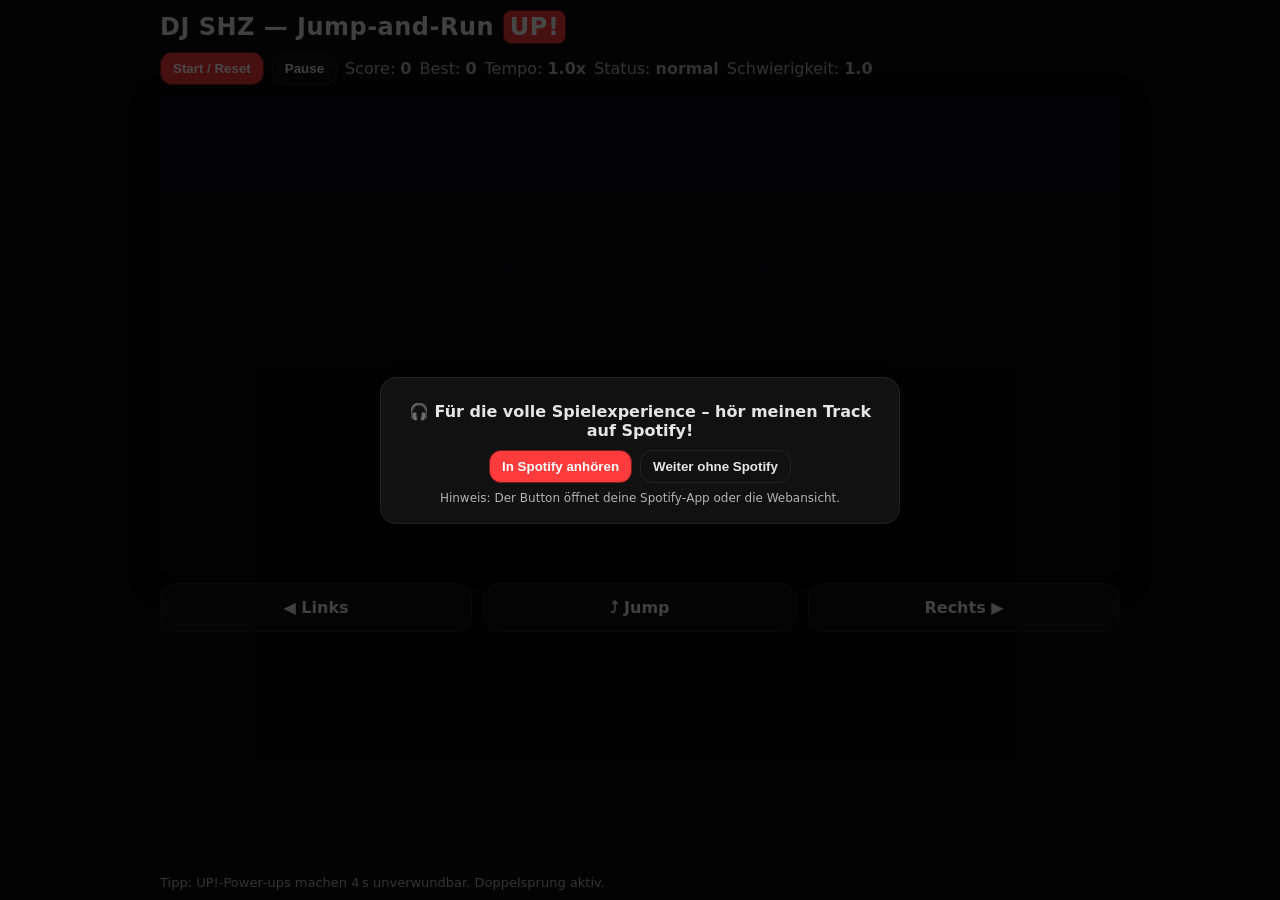
==== index.html @ ccd2b338 "Rename DJ_SHZ_index_singlefile_v3_9.html to index.html" ====
<!DOCTYPE html>
<html lang="de">
<head>
<meta charset="utf-8"/>
<meta name="viewport" content="width=device-width, initial-scale=1"/>
<title>DJ SHZ — Jump‑and‑Run v3.9</title>
<style>
  :root{ --bg:#0a0a0a; --fg:#e5e5e5; --panel:#111; --border:#222; --up:#ff3b3b; --blue:#00d2ff; --muted:#b3b3b3; }
  *{ box-sizing:border-box }
  html,body{ height:100% }
  body{ margin:0; background:var(--bg); color:var(--fg); font-family:system-ui,-apple-system,Segoe UI,Roboto,Inter,Arial,sans-serif }
  .wrap{ max-width:980px; margin:0 auto; min-height:100%; display:grid; grid-template-rows:auto 1fr auto; gap:10px; padding:10px }
  header{ display:flex; align-items:center; justify-content:space-between; flex-wrap:wrap; gap:8px }
  h1{ margin:0; font-size:clamp(18px,2.6vw,24px); letter-spacing:.02em }
  .controls{ display:flex; gap:8px; align-items:center; flex-wrap:wrap }
  .row{ display:flex; gap:8px; flex-wrap:wrap; align-items:center }
  .btn{ background:var(--panel); border:1px solid var(--border); color:var(--fg); padding:8px 12px; border-radius:12px; font-weight:700; cursor:pointer }
  .btn.primary{ background:var(--up); border-color:#7a1b1b; color:#fff }
  .stat{ font-variant-numeric:tabular-nums; color:var(--muted) }
  canvas{ display:block; width:100%; height:auto; border-radius:14px; background:linear-gradient(#0b0b12,#0a0a0a); box-shadow:0 8px 28px rgba(0,0,0,.5) }
  .touchpad{ display:grid; grid-template-columns:1fr 1fr 1fr; gap:12px; margin-top:8px }
  .padbtn{ background:var(--panel); border:1px solid var(--border); border-radius:16px; padding:14px 10px; text-align:center; font-weight:800 }
  .padbtn:active{ transform:scale(.98) }
  .badge{ display:inline-block; padding:2px 6px; border-radius:8px; background:var(--panel); border:1px solid var(--border) }
  .badge.up{ background:var(--up); border-color:#7a1b1b; color:#fff }
  .overlay{ position:fixed; inset:0; background:rgba(0,0,0,.72); display:flex; align-items:center; justify-content:center; z-index:99 }
  .overlay.hide{ display:none !important }
  .card{ background:var(--panel); border:1px solid var(--border); border-radius:16px; padding:18px; max-width:520px; width:calc(100% - 24px); text-align:center; box-shadow:0 8px 30px rgba(0,0,0,.5) }
  .muted{ color:var(--muted); font-size:12px; margin-top:8px }
  footer{ opacity:.8; font-size:13px }
</style>
</head>
<body>
  <div class="wrap">
    <header>
      <h1>DJ SHZ — Jump‑and‑Run <span class="badge up">UP!</span></h1>
      <div class="controls">
        <div class="row">
          <button id="btnStart" class="btn primary">Start / Reset</button>
          <button id="btnPause" class="btn">Pause</button>
        </div>
        <div class="row">
          <span class="stat">Score: <b id="score">0</b></span>
          <span class="stat">Best: <b id="best">0</b></span>
          <span class="stat">Tempo: <b id="speed">1.0x</b></span>
          <span class="stat">Status: <b id="status">normal</b></span>
          <span class="stat">Schwierigkeit: <b id="diff">1.0</b></span>
        </div>
      </div>
    </header>

    <main>
      <canvas id="game" width="900" height="450"></canvas>
      <div class="touchpad">
        <div class="padbtn" id="left">◀︎ Links</div>
        <div class="padbtn" id="jump">⤴︎ Jump</div>
        <div class="padbtn" id="right">Rechts ▶︎</div>
      </div>
    </main>

    <footer>
      Tipp: UP!-Power‑ups machen 4 s unverwundbar. Doppelsprung aktiv.
    </footer>
  </div>

  <!-- Spotify Overlay -->
  <div id="spotifyOverlay" class="overlay" aria-hidden="false">
    <div class="card">
      <p style="margin:6px 0 10px;font-weight:700">🎧 Für die volle Spielexperience – hör meinen Track auf Spotify!</p>
      <div style="display:flex;gap:8px;justify-content:center;flex-wrap:wrap">
        <button id="btnSpotify" class="btn primary">In Spotify anhören</button>
        <button id="btnSkip" class="btn">Weiter ohne Spotify</button>
      </div>
      <div class="muted">Hinweis: Der Button öffnet deine Spotify‑App oder die Webansicht.</div>
    </div>
  </div>

  <script>
    // Eingebaute Bilder
    const builtInFace = "[data-uri]";
    const builtInBG   = "[data-uri]";
  </script>

  <script>
    // Overlay
    (function(){
      const TRACK_WEB = "https://open.spotify.com/track/5Bs8yczdmz0kasMwUvb9nk";
      const TRACK_APP = "spotify:track:5Bs8yczdmz0kasMwUvb9nk";
      const overlay = document.getElementById('spotifyOverlay');
      const key = "djshz_spotify_dismissed_v39";
      const hide = (persist=true)=>{ overlay.classList.add('hide'); overlay.setAttribute('aria-hidden','true'); if(persist) try{localStorage.setItem(key,"1");}catch(e){} };
      try { if (!localStorage.getItem(key)) { overlay.classList.remove('hide'); } else hide(false); } catch(e) { overlay.classList.remove('hide'); }
      const openSpotify = ()=>{ hide(true); location.href = TRACK_APP; setTimeout(()=>{ window.open(TRACK_WEB, "_blank"); }, 500); };
      const skip = ()=> hide(true);
      ['click','touchend'].forEach(evt=>{
        document.getElementById('btnSpotify').addEventListener(evt, e=>{ e.preventDefault(); openSpotify(); }, {passive:false});
        document.getElementById('btnSkip').addEventListener(evt, e=>{ e.preventDefault(); skip(); }, {passive:false});
      });
      setTimeout(()=>{ if(!overlay.classList.contains('hide')) hide(false); }, 10000);
      window.addEventListener('focus', ()=> hide(false));
    })();
  </script>

  <script>
    // Game Engine
    const canvas = document.getElementById('game');
    const c = canvas.getContext('2d');
    const scoreEl = document.getElementById('score');
    const bestEl  = document.getElementById('best');
    const speedEl = document.getElementById('speed');
    const statusEl= document.getElementById('status');
    const diffEl  = document.getElementById('diff');

    let running=false, paused=false, timeScale=1;
    const G = 1800;
    const FLOOR_Y = canvas.height - 70;

    const player = { x:120,y:FLOOR_Y,vx:0,vy:0,w:46,h:46,onGround:true,jumpsLeft:2,faceImg:null,faceReady:false, invUntil:0 };

    const types = [
      { label:'DOWNTEMPO', color:'#ff3b3b' },
      { label:'STEUERMONSTER', color:'#00d2ff' }
    ];
    let obstacles=[], powerups=[];
    let lastSpawn=0, lastUpSpawn=0, score=0, sessionStart=0;
    let best = Number(localStorage.getItem('djshz_best') || 0);
    bestEl.textContent = best;

    // Images
    const bgImg = new Image(); let bgReady=false; bgImg.onload=()=>bgReady=true; bgImg.src=builtInBG;
    const faceImg = new Image(); faceImg.onload=()=>{ player.faceImg=faceImg; player.faceReady=true; }; faceImg.src=builtInFace;

    function getDifficulty(){
      const t = (performance.now() - sessionStart)/1000;
      const s = score;
      return 1 + Math.min(1.2, 0.012*t + 0.004*s);
    }

    const keys = new Set();
    document.addEventListener('keydown', e=>{
      if (['ArrowLeft','ArrowRight','ArrowUp','Space','KeyA','KeyD','KeyW'].includes(e.code)) e.preventDefault();
      keys.add(e.code);
      if (e.code==='Space'||e.code==='ArrowUp'||e.code==='KeyW') jump();
    });
    document.addEventListener('keyup', e=> keys.delete(e.code));

    const leftBtn=document.getElementById('left'), rightBtn=document.getElementById('right'), jumpBtn=document.getElementById('jump');
    const press = code=> keys.add(code);
    const release = code=> keys.delete(code);
    function addBoth(el, down, up){
      el.addEventListener('touchstart', e=>{ e.preventDefault(); down(); }, {passive:false});
      el.addEventListener('touchend',   e=>{ e.preventDefault(); if(up) up(); }, {passive:false});
      el.addEventListener('click',      e=>{ e.preventDefault(); down(); setTimeout(()=>{ if(up) up(); }, 70); });
    }
    addBoth(leftBtn, ()=>press('ArrowLeft'),  ()=>release('ArrowLeft'));
    addBoth(rightBtn,()=>press('ArrowRight'), ()=>release('ArrowRight'));
    jumpBtn.addEventListener('touchstart', e=>{ e.preventDefault(); jump(); }, {passive:false});
    jumpBtn.addEventListener('click',      e=>{ e.preventDefault(); jump(); });

    document.getElementById('btnStart').onclick=()=> start();
    document.getElementById('btnPause').onclick=()=> { paused=!paused; };

    function reset(){
      Object.assign(player,{ x:120,y:FLOOR_Y,vx:0,vy:0,onGround:true,jumpsLeft:2, invUntil:0 });
      obstacles=[]; powerups=[]; score=0; timeScale=1;
      speedEl.textContent = timeScale.toFixed(1)+'x';
      statusEl.textContent = 'normal';
      sessionStart = performance.now();
      lastSpawn = lastUpSpawn = sessionStart;
    }
    function start(){ reset(); running=true; paused=false; }
    function jump(){
      if (player.jumpsLeft > 0) {
        player.vy = -860;
        player.onGround = false;
        player.jumpsLeft--;
      }
    }

    function spawnObstacle(){
      const d = getDifficulty();
      const type = types[Math.random()<0.5?0:1];
      const baseH = 34, maxExtra = 44;
      const h = baseH + (maxExtra * (d-1)/1.2) + Math.random()*24;
      const w = 70 + Math.random()*70;
      const speed = 280 * d;
      obstacles.push({ x: canvas.width + 40, y: FLOOR_Y, w, h, speed, type, eyePhase: Math.random()*Math.PI*2 });
    }
    function spawnUP(){
      const d = getDifficulty();
      const speed = 240 * d;
      const y = FLOOR_Y - (90 + Math.random()*120);
      powerups.push({ x: canvas.width + 40, y, r: 16, speed, pulse: 0 });
    }

    function update(dt){
      const d = getDifficulty();
      diffEl.textContent = d.toFixed(1);
      timeScale = 1 + (d-1)*0.6;
      speedEl.textContent = timeScale.toFixed(1)+'x';
      statusEl.textContent = (performance.now() < player.invUntil) ? 'UNVERWUNDBAR' : 'normal';

      const accel = 900, maxvx = 300;
      if (keys.has('ArrowLeft')||keys.has('KeyA')) player.vx = Math.max(player.vx - accel*dt, -maxvx);
      else if (keys.has('ArrowRight')||keys.has('KeyD')) player.vx = Math.min(player.vx + accel*dt,  maxvx);
      else player.vx *= Math.pow(0.001, dt);

      player.x += player.vx*dt;
      player.x = Math.max(40, Math.min(canvas.width-40, player.x));

      player.vy += G*dt;
      player.y += player.vy*dt;
      if (player.y >= FLOOR_Y){ player.y = FLOOR_Y; player.vy = 0; player.onGround = true; player.jumpsLeft = 2; }

      const now = performance.now();
      const spawnEvery = 1200 / Math.min(1.6, 0.9 + (d-1)*0.7);
      if (now - lastSpawn > spawnEvery){ spawnObstacle(); lastSpawn = now; }
      const upEvery = 2800 * Math.min(1.8, 1 + (d-1)*0.8);
      if (now - lastUpSpawn > upEvery){ spawnUP(); lastUpSpawn = now; }

      for (let i=obstacles.length-1; i>=0; i--){
        const o = obstacles[i];
        o.x -= o.speed * dt;
        o.eyePhase += dt * 5;
        if (o.x + o.w < -60){ obstacles.splice(i,1); score++; scoreEl.textContent = score; continue; }
        if (rectsOverlap(player.x-23, player.y-46, 46,46, o.x, o.y-o.h, o.w, o.h)){
          if (now < player.invUntil){
            obstacles.splice(i,1);
            score += 2; scoreEl.textContent = score;
            continue;
          } else {
            gameOver(); break;
          }
        }
      }

      for (let i=powerups.length-1; i>=0; i--){
        const p = powerups[i];
        p.x -= p.speed * dt;
        p.pulse += dt;
        if (p.x + p.r < -40){ powerups.splice(i,1); continue; }
        if (circleRectOverlap(p.x, p.y, p.r, player.x-23, player.y-46, 46, 46)){
          powerups.splice(i,1);
          player.invUntil = performance.now() + 4000;
        }
      }
    }
    function rectsOverlap(ax,ay,aw,ah,bx,by,bw,bh){
      return ax < bx + bw && ax + aw > bx && ay < by + bh && ay + ah > by;
    }
    function circleRectOverlap(cx, cy, r, rx, ry, rw, rh){
      const nx = Math.max(rx, Math.min(cx, rx+rw));
      const ny = Math.max(ry, Math.min(cy, ry+rh));
      const dx = cx - nx, dy = cy - ny;
      return (dx*dx + dy*dy) <= r*r;
    }
    function roundRect(x,y,w,h,r){
      c.beginPath();
      c.moveTo(x+r,y);
      c.arcTo(x+w,y,x+w,y+h,r);
      c.arcTo(x+w,y+h,x,y+h,r);
      c.arcTo(x,y+h,x,y,r);
      c.arcTo(x,y,x+w,y,r);
      c.closePath();
    }

    function drawMonster(o){
      const yTop = o.y - o.h;
      c.fillStyle = o.type.color;
      roundRect(o.x, yTop, o.w, o.h, 10);
      c.fill();

      c.fillStyle = '#000';
      for (let tx = o.x + 6; tx < o.x + o.w - 6; tx += 14){
        const th = 8 + Math.sin((tx+o.eyePhase*10)*0.15)*3;
        c.beginPath();
        c.moveTo(tx, yTop + 12);
        c.lineTo(tx+7, yTop + 12 + th);
        c.lineTo(tx+14, yTop + 12);
        c.closePath();
        c.fill();
      }

      const eyeY = yTop + 4 + Math.sin(o.eyePhase)*3;
      c.fillStyle = '#000';
      const eyeW = Math.min(14, Math.max(10, o.w*0.12));
      c.beginPath(); c.ellipse(o.x + o.w*0.3, eyeY+8, eyeW*0.6, 6, 0, 0, Math.PI*2); c.fill();
      c.beginPath(); c.ellipse(o.x + o.w*0.7, eyeY+8, eyeW*0.6, 6, 0, 0, Math.PI*2); c.fill();

      const label = o.type.label;
      c.font = 'bold 14px system-ui, sans-serif';
      const tw = c.measureText(label).width;
      const padX = 8, padY = 5, rad = 10;
      const lx = o.x + (o.w - (tw + padX*2)) * 0.5;
      const ly = yTop - 24;
      c.fillStyle = 'rgba(0,0,0,0.75)';
      roundRect(lx, ly, tw + padX*2, 22, rad);
      c.fill();
      c.fillStyle = '#fff';
      c.textAlign = 'left'; c.textBaseline='top';
      c.fillText(label, lx + padX, ly + 4);
    }

    function drawUP(p){
      const r = p.r;
      const grad = c.createRadialGradient(p.x,p.y,1,p.x,p.y,r*2.2);
      grad.addColorStop(0, 'rgba(255,59,59,0.6)');
      grad.addColorStop(1, 'rgba(255,59,59,0)');
      c.fillStyle = grad; c.beginPath(); c.arc(p.x,p.y,r*2.2,0,Math.PI*2); c.fill();
      c.fillStyle = '#ff3b3b'; c.beginPath(); c.arc(p.x,p.y,r,0,Math.PI*2); c.fill();
      c.fillStyle = '#fff'; c.font = 'bold 14px system-ui, sans-serif';
      c.textAlign='center'; c.textBaseline='middle'; c.fillText('UP!', p.x, p.y+1);
    }

    function draw(){
      c.clearRect(0,0,canvas.width,canvas.height);

      // Background (cover)
      if (bgReady) {
        const ar = bgImg.width / bgImg.height;
        let w = canvas.width, h = w / ar;
        if (h < canvas.height){ h = canvas.height; w = h * ar; }
        const x = (canvas.width - w)/2, y = (canvas.height - h)/2;
        c.filter='brightness(0.62)'; c.drawImage(bgImg, x, y, w, h); c.filter='none';
      } else {
        const g = c.createLinearGradient(0,0,0,canvas.height);
        g.addColorStop(0,'#0b0b12'); g.addColorStop(1,'#0a0a0a'); c.fillStyle=g; c.fillRect(0,0,canvas.width,canvas.height);
      }

      // ground
      c.fillStyle='#0f0f0f'; c.fillRect(0, FLOOR_Y+2, canvas.width, canvas.height - FLOOR_Y);

      // player shadow
      c.fillStyle='rgba(0,0,0,0.35)'; const shw = 34 + Math.min(18, Math.abs(player.vy)*0.02);
      c.beginPath(); c.ellipse(player.x, FLOOR_Y+18, shw, 8, 0, 0, Math.PI*2); c.fill();

      // invulnerability aura
      if (performance.now() < player.invUntil){
        const grad = c.createRadialGradient(player.x, player.y-23, 4, player.x, player.y-23, 44);
        grad.addColorStop(0, 'rgba(255,59,59,0.6)');
        grad.addColorStop(1, 'rgba(255,59,59,0)');
        c.fillStyle = grad;
        c.beginPath(); c.arc(player.x, player.y-23, 44, 0, Math.PI*2); c.fill();
      }

      // player (face in circle)
      const px=player.x, py=player.y-23, r=23;
      c.save(); c.beginPath(); c.arc(px,py,r,0,Math.PI*2); c.closePath(); c.clip();
      if (player.faceReady) c.drawImage(player.faceImg, px-r, py-r, r*2, r*2);
      else { c.fillStyle='#666'; c.fillRect(px-r, py-r, r*2, r*2); }
      c.restore();
      c.strokeStyle='rgba(255,255,255,0.2)'; c.beginPath(); c.arc(px,py,r,0,Math.PI*2); c.stroke();

      // entities
      for (const o of obstacles) drawMonster(o);
      for (const p of powerups) drawUP(p);
    }

    function gameOver(){
      running=false;
      if (score > best){ best=score; localStorage.setItem('djshz_best', String(best)); }
      bestEl.textContent = best;
      c.fillStyle='rgba(255,0,0,0.3)'; c.fillRect(0,0,canvas.width,canvas.height);
      c.fillStyle='#fff'; c.font='bold 28px system-ui, sans-serif'; c.textAlign='center';
      c.fillText('GAME OVER - Score: '+score, canvas.width/2, 120);
      c.font='16px system-ui, sans-serif'; c.fillText('Tippe/Drücke „Start / Reset“', canvas.width/2, 160);
    }

    let last = performance.now();
    function loop(now){
      requestAnimationFrame(loop);
      if (!running || paused) return;
      const dt = Math.min(0.033, (now - last)/1000);
      last = now;
      update(dt);
      draw();
    }
    requestAnimationFrame(loop);
  </script>
</body>
</html>
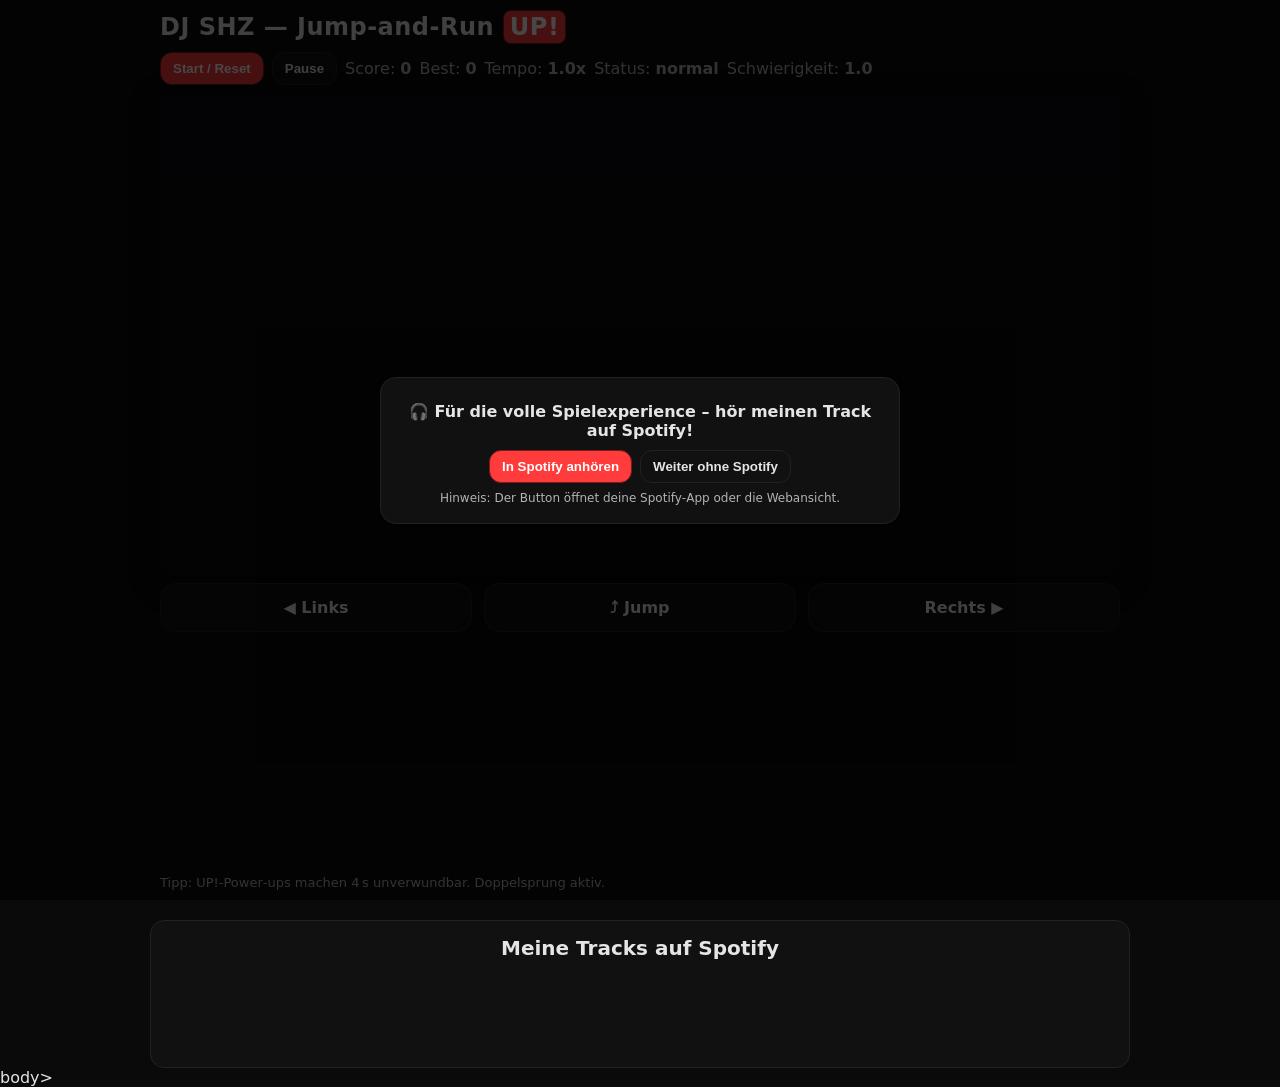
==== commit aea70096: "Update index.htmlAdd Spotify tracks section Embed three Spotify tracks below game for DJ SHZ" ====
--- a/index.html
+++ b/index.html
@@ -1,3 +1,4 @@
+
 
 <!DOCTYPE html>
 <html lang="de">
@@ -35,6 +36,7 @@
   <div class="wrap">
     <header>
       <h1>DJ SHZ — Jump‑and‑Run <span class="badge up">UP!</span></h1>
+      
       <div class="controls">
         <div class="row">
           <button id="btnStart" class="btn primary">Start / Reset</button>
@@ -63,6 +65,7 @@
       Tipp: UP!-Power‑ups machen 4 s unverwundbar. Doppelsprung aktiv.
     </footer>
   </div>
+  
 
   <!-- Spotify Overlay -->
   <div id="spotifyOverlay" class="overlay" aria-hidden="false">
@@ -131,6 +134,7 @@
     const bgImg = new Image(); let bgReady=false; bgImg.onload=()=>bgReady=true; bgImg.src=builtInBG;
     const faceImg = new Image(); faceImg.onload=()=>{ player.faceImg=faceImg; player.faceReady=true; }; faceImg.src=builtInFace;
 
+    
     function getDifficulty(){
       const t = (performance.now() - sessionStart)/1000;
       const s = score;
@@ -165,6 +169,7 @@
       Object.assign(player,{ x:120,y:FLOOR_Y,vx:0,vy:0,onGround:true,jumpsLeft:2, invUntil:0 });
       obstacles=[]; powerups=[]; score=0; timeScale=1;
       speedEl.textContent = timeScale.toFixed(1)+'x';
+      
       statusEl.textContent = 'normal';
       sessionStart = performance.now();
       lastSpawn = lastUpSpawn = sessionStart;
@@ -199,6 +204,7 @@
       diffEl.textContent = d.toFixed(1);
       timeScale = 1 + (d-1)*0.6;
       speedEl.textContent = timeScale.toFixed(1)+'x';
+      
       statusEl.textContent = (performance.now() < player.invUntil) ? 'UNVERWUNDBAR' : 'normal';
 
       const accel = 900, maxvx = 300;
@@ -233,6 +239,7 @@
             gameOver(); break;
           }
         }
+        
       }
 
       for (let i=powerups.length-1; i>=0; i--){
@@ -267,6 +274,7 @@
 
     function drawMonster(o){
       const yTop = o.y - o.h;
+      
       c.fillStyle = o.type.color;
       roundRect(o.x, yTop, o.w, o.h, 10);
       c.fill();
@@ -378,5 +386,15 @@
     }
     requestAnimationFrame(loop);
   </script>
-</body>
+</
+    <!-- Meine Tracks auf Spotify -->
+  <section id="my-tracks" style="margin:20px auto 0; max-width:980px; padding:15px; background:var(--panel); border:1px solid var(--border); border-radius:14px; text-align:center; color:var(--fg);">
+    <h2 style="margin:0 0 12px 0; font-size:20px; font-weight:700;">Meine Tracks auf Spotify</h2>
+    <div style="display:flex; flex-wrap:wrap; justify-content:center; gap:12px;">
+      <iframe style="border-radius:12px" src="https://open.spotify.com/embed/track/5Bs8yczdmz0kasMwUvb9nk?utm_source=generator" width="300" height="80" frameborder="0" allow="autoplay; clipboard-write; encrypted-media; fullscreen; picture-in-picture"></iframe>
+      <iframe style="border-radius:12px" src="https://open.spotify.com/embed/track/2t33ZQOhsmIPqKM2Op68MB?utm_source=generator" width="300" height="80" frameborder="0" allow="autoplay; clipboard-write; encrypted-media; fullscreen; picture-in-picture"></iframe>
+      <iframe style="border-radius:12px" src="https://open.spotify.com/embed/track/5CaeKgjtG6bL2boslZhTr3?utm_source=generator" width="300" height="80" frameborder="0" allow="autoplay; clipboard-write; encrypted-media; fullscreen; picture-in-picture"></iframe>
+    </div>
+  </section>
+body>
 </html>
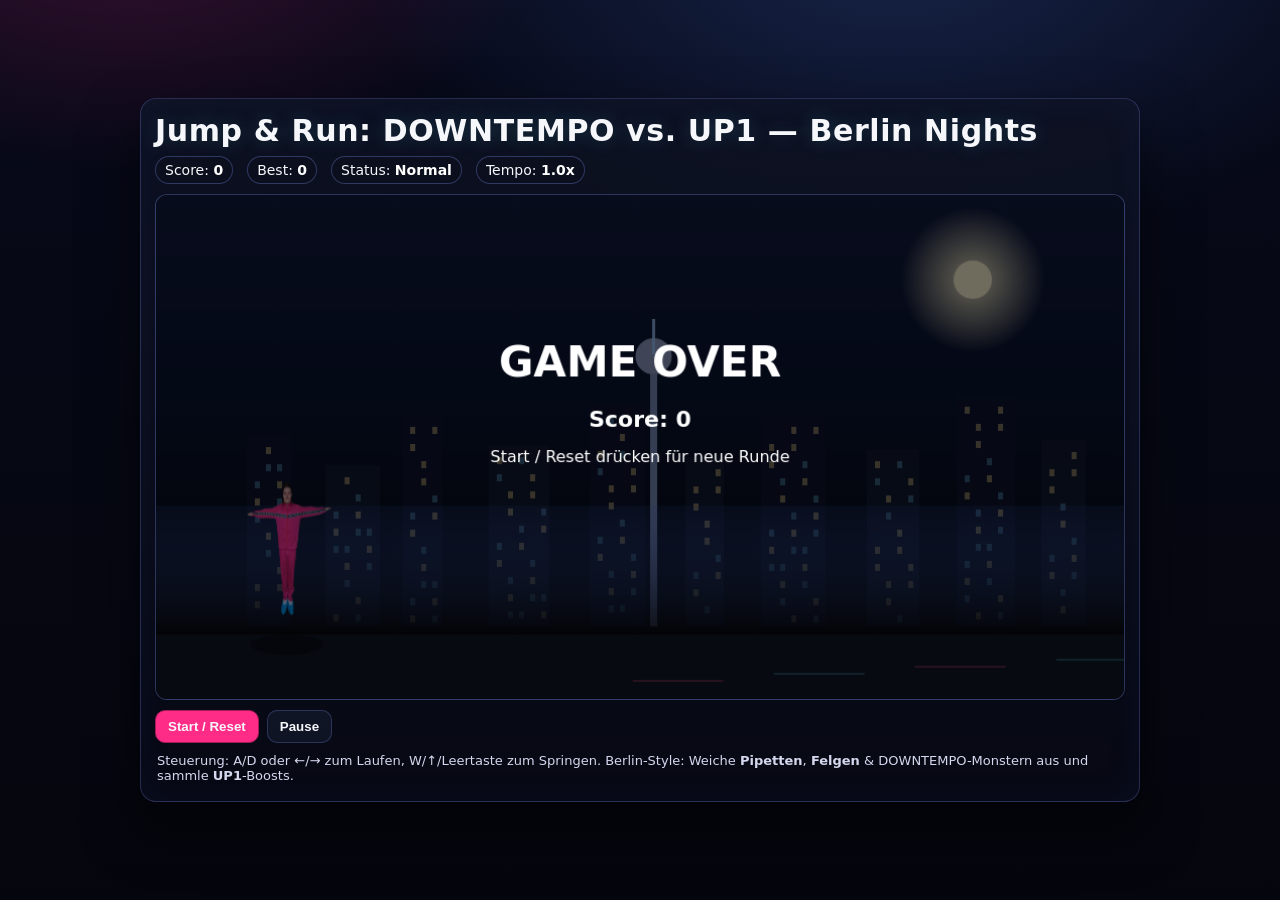
==== commit 66a0f4d5: "Add GitHub Pages deployment workflow for main branch" ====
--- a/index.html
+++ b/index.html
@@ -1,400 +1,550 @@
-
-
 <!DOCTYPE html>
 <html lang="de">
 <head>
-<meta charset="utf-8"/>
-<meta name="viewport" content="width=device-width, initial-scale=1"/>
-<title>DJ SHZ — Jump‑and‑Run v3.9</title>
-<style>
-  :root{ --bg:#0a0a0a; --fg:#e5e5e5; --panel:#111; --border:#222; --up:#ff3b3b; --blue:#00d2ff; --muted:#b3b3b3; }
-  *{ box-sizing:border-box }
-  html,body{ height:100% }
-  body{ margin:0; background:var(--bg); color:var(--fg); font-family:system-ui,-apple-system,Segoe UI,Roboto,Inter,Arial,sans-serif }
-  .wrap{ max-width:980px; margin:0 auto; min-height:100%; display:grid; grid-template-rows:auto 1fr auto; gap:10px; padding:10px }
-  header{ display:flex; align-items:center; justify-content:space-between; flex-wrap:wrap; gap:8px }
-  h1{ margin:0; font-size:clamp(18px,2.6vw,24px); letter-spacing:.02em }
-  .controls{ display:flex; gap:8px; align-items:center; flex-wrap:wrap }
-  .row{ display:flex; gap:8px; flex-wrap:wrap; align-items:center }
-  .btn{ background:var(--panel); border:1px solid var(--border); color:var(--fg); padding:8px 12px; border-radius:12px; font-weight:700; cursor:pointer }
-  .btn.primary{ background:var(--up); border-color:#7a1b1b; color:#fff }
-  .stat{ font-variant-numeric:tabular-nums; color:var(--muted) }
-  canvas{ display:block; width:100%; height:auto; border-radius:14px; background:linear-gradient(#0b0b12,#0a0a0a); box-shadow:0 8px 28px rgba(0,0,0,.5) }
-  .touchpad{ display:grid; grid-template-columns:1fr 1fr 1fr; gap:12px; margin-top:8px }
-  .padbtn{ background:var(--panel); border:1px solid var(--border); border-radius:16px; padding:14px 10px; text-align:center; font-weight:800 }
-  .padbtn:active{ transform:scale(.98) }
-  .badge{ display:inline-block; padding:2px 6px; border-radius:8px; background:var(--panel); border:1px solid var(--border) }
-  .badge.up{ background:var(--up); border-color:#7a1b1b; color:#fff }
-  .overlay{ position:fixed; inset:0; background:rgba(0,0,0,.72); display:flex; align-items:center; justify-content:center; z-index:99 }
-  .overlay.hide{ display:none !important }
-  .card{ background:var(--panel); border:1px solid var(--border); border-radius:16px; padding:18px; max-width:520px; width:calc(100% - 24px); text-align:center; box-shadow:0 8px 30px rgba(0,0,0,.5) }
-  .muted{ color:var(--muted); font-size:12px; margin-top:8px }
-  footer{ opacity:.8; font-size:13px }
-</style>
+  <meta charset="UTF-8" />
+  <meta name="viewport" content="width=device-width, initial-scale=1.0" />
+  <title>UP1 Jump & Run — Berlin Night</title>
+  <style>
+    :root {
+      --bg: #05060d;
+      --fg: #f6f7fb;
+      --accent: #ff2c87;
+      --enemy: #ff5c5c;
+      --enemy2: #57e2ff;
+      --wheel: #c3cad7;
+      --up1: #ffe563;
+      --panel: #0d1020;
+      --border: #2a3352;
+    }
+    * { box-sizing: border-box; }
+    body {
+      margin: 0;
+      background:
+        radial-gradient(900px 500px at 70% -5%, rgba(89,139,255,.2), transparent 60%),
+        radial-gradient(700px 420px at 10% -10%, rgba(255,44,135,.2), transparent 62%),
+        linear-gradient(180deg, #060919, var(--bg));
+      color: var(--fg);
+      font-family: Inter, system-ui, -apple-system, Segoe UI, Roboto, sans-serif;
+      min-height: 100vh;
+      display: grid;
+      place-items: center;
+      padding: 12px;
+    }
+    .app {
+      width: min(1000px, 100%);
+      background: linear-gradient(180deg, rgba(14,18,34,.9), rgba(8,10,20,.85));
+      border: 1px solid rgba(131,149,255,.25);
+      border-radius: 16px;
+      padding: 14px;
+      box-shadow: 0 25px 55px rgba(0,0,0,.5), inset 0 0 40px rgba(80,120,255,.05);
+      backdrop-filter: blur(3px);
+    }
+    .head {
+      display: flex;
+      flex-wrap: wrap;
+      justify-content: space-between;
+      align-items: center;
+      gap: 8px;
+      margin-bottom: 10px;
+    }
+    h1 {
+      margin: 0;
+      font-size: clamp(20px, 3vw, 30px);
+      letter-spacing: .02em;
+      text-shadow: 0 0 20px rgba(87,226,255,.2);
+    }
+    .stats { display: flex; flex-wrap: wrap; gap: 8px 14px; font-size: 14px; }
+    .pill {
+      border: 1px solid rgba(131,149,255,.3);
+      padding: 5px 9px;
+      border-radius: 999px;
+      background: rgba(12,16,30,.7);
+    }
+    .pill strong { color: #fff; }
+    canvas {
+      width: 100%;
+      height: auto;
+      border-radius: 12px;
+      border: 1px solid rgba(115,132,224,.35);
+      background: linear-gradient(#121a36, #090b12 65%);
+      display: block;
+    }
+    .controls {
+      margin-top: 10px;
+      display: flex;
+      gap: 8px;
+      flex-wrap: wrap;
+    }
+    button {
+      border: 1px solid rgba(131,149,255,.25);
+      color: var(--fg);
+      background: rgba(20,25,44,.72);
+      border-radius: 10px;
+      padding: 8px 12px;
+      font-weight: 700;
+      cursor: pointer;
+    }
+    button.primary {
+      background: var(--accent);
+      border-color: #a31b58;
+    }
+    .hint { margin: 10px 2px 4px; font-size: 13px; color: #d4d8ef; }
+  </style>
 </head>
 <body>
-  <div class="wrap">
-    <header>
-      <h1>DJ SHZ — Jump‑and‑Run <span class="badge up">UP!</span></h1>
-      
-      <div class="controls">
-        <div class="row">
-          <button id="btnStart" class="btn primary">Start / Reset</button>
-          <button id="btnPause" class="btn">Pause</button>
-        </div>
-        <div class="row">
-          <span class="stat">Score: <b id="score">0</b></span>
-          <span class="stat">Best: <b id="best">0</b></span>
-          <span class="stat">Tempo: <b id="speed">1.0x</b></span>
-          <span class="stat">Status: <b id="status">normal</b></span>
-          <span class="stat">Schwierigkeit: <b id="diff">1.0</b></span>
-        </div>
+  <div class="app">
+    <div class="head">
+      <h1>Jump & Run: DOWNTEMPO vs. UP1 — Berlin Nights</h1>
+      <div class="stats">
+        <span class="pill">Score: <strong id="score">0</strong></span>
+        <span class="pill">Best: <strong id="best">0</strong></span>
+        <span class="pill">Status: <strong id="status">Normal</strong></span>
+        <span class="pill">Tempo: <strong id="tempo">1.0x</strong></span>
       </div>
-    </header>
-
-    <main>
-      <canvas id="game" width="900" height="450"></canvas>
-      <div class="touchpad">
-        <div class="padbtn" id="left">◀︎ Links</div>
-        <div class="padbtn" id="jump">⤴︎ Jump</div>
-        <div class="padbtn" id="right">Rechts ▶︎</div>
-      </div>
-    </main>
-
-    <footer>
-      Tipp: UP!-Power‑ups machen 4 s unverwundbar. Doppelsprung aktiv.
-    </footer>
+    </div>
+
+    <canvas id="game" width="960" height="500" aria-label="Jump and Run Spielfeld"></canvas>
+
+    <div class="controls">
+      <button id="start" class="primary">Start / Reset</button>
+      <button id="pause">Pause</button>
+    </div>
+    <div class="hint">Steuerung: A/D oder ←/→ zum Laufen, W/↑/Leertaste zum Springen. Berlin-Style: Weiche <b>Pipetten</b>, <b>Felgen</b> & DOWNTEMPO-Monstern aus und sammle <b>UP1</b>-Boosts.</div>
   </div>
-  
-
-  <!-- Spotify Overlay -->
-  <div id="spotifyOverlay" class="overlay" aria-hidden="false">
-    <div class="card">
-      <p style="margin:6px 0 10px;font-weight:700">🎧 Für die volle Spielexperience – hör meinen Track auf Spotify!</p>
-      <div style="display:flex;gap:8px;justify-content:center;flex-wrap:wrap">
-        <button id="btnSpotify" class="btn primary">In Spotify anhören</button>
-        <button id="btnSkip" class="btn">Weiter ohne Spotify</button>
-      </div>
-      <div class="muted">Hinweis: Der Button öffnet deine Spotify‑App oder die Webansicht.</div>
-    </div>
-  </div>
 
   <script>
-    // Eingebaute Bilder
-    const builtInFace = "[data-uri]";
-    const builtInBG   = "[data-uri]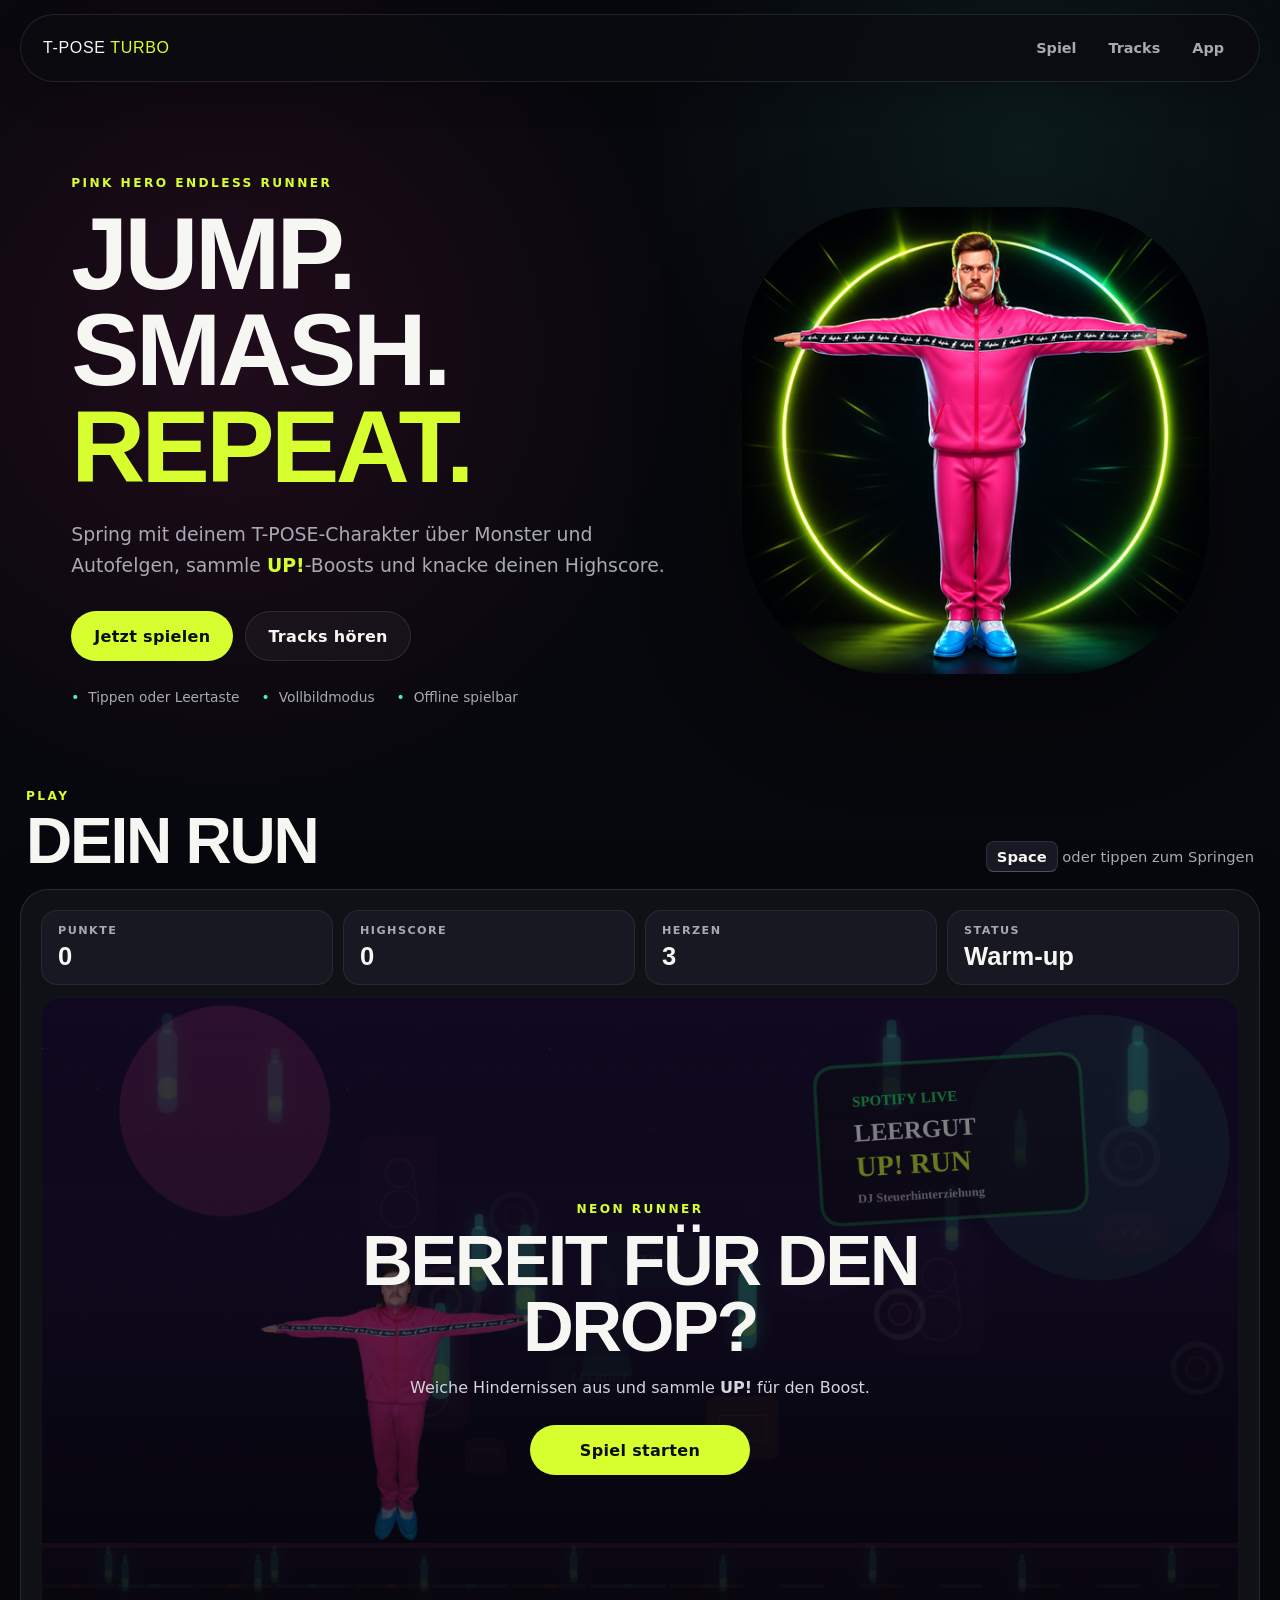
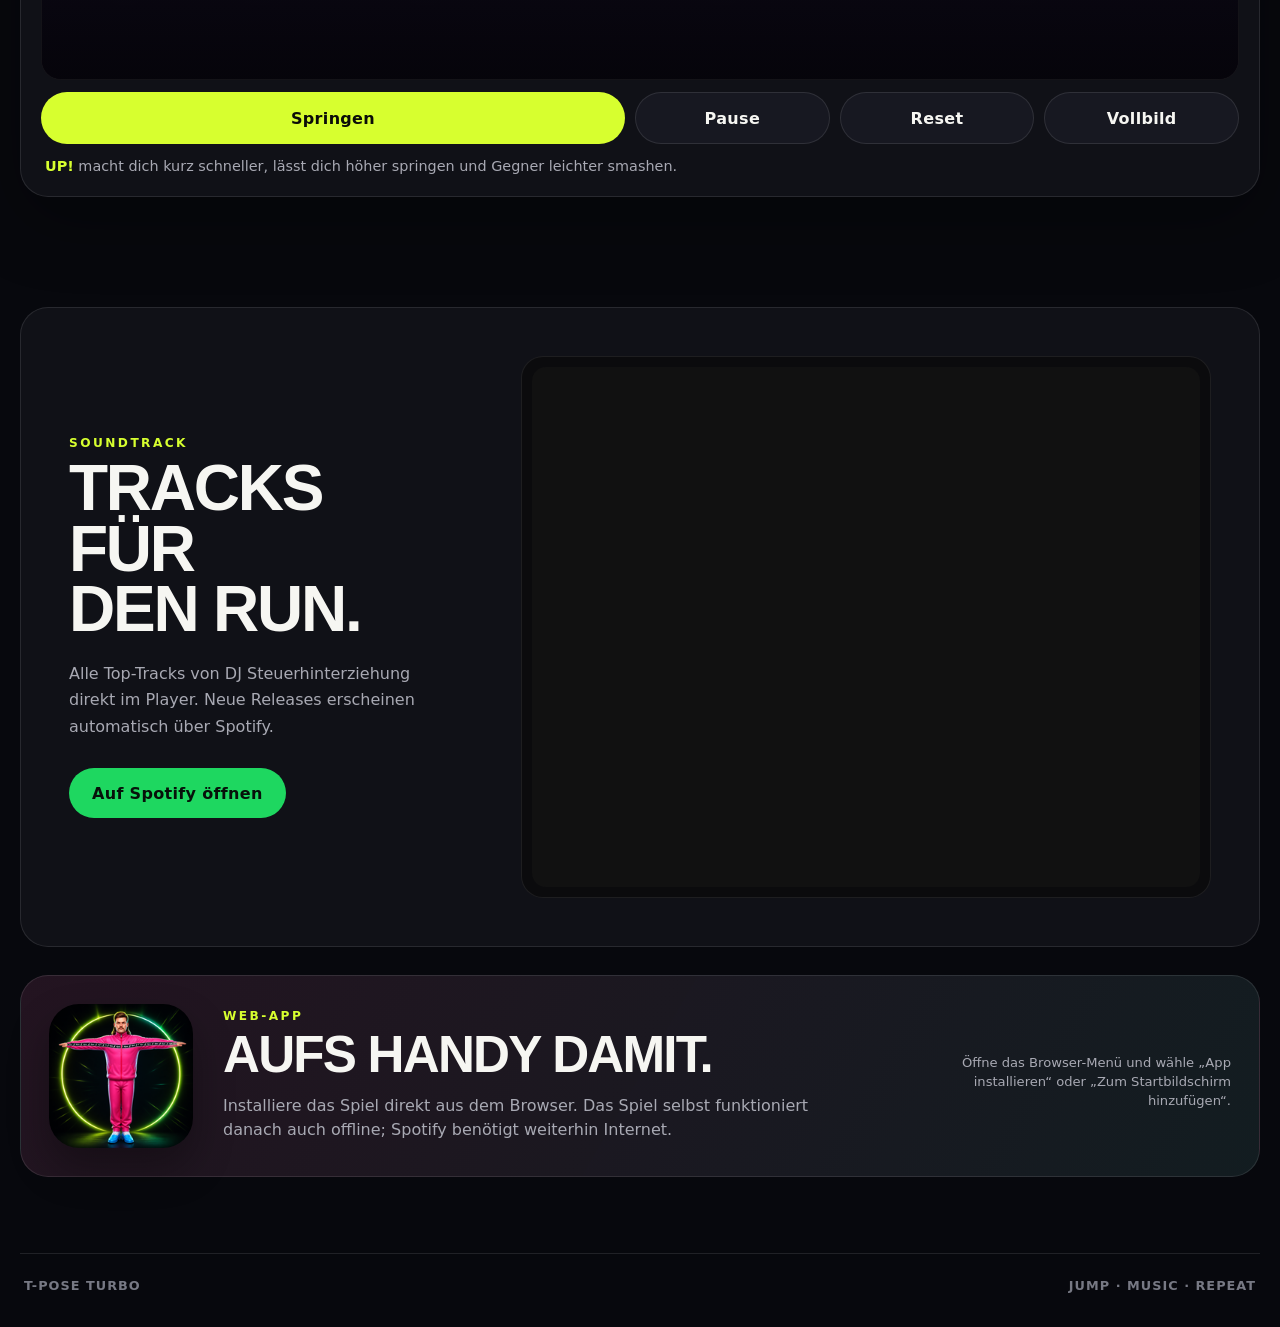
==== commit bafa173a: "Veröffentliche neue Jump-and-Run-Website" ====
--- a/index.html
+++ b/index.html
@@ -1,550 +1,200 @@
-<!DOCTYPE html>
+<!doctype html>
 <html lang="de">
 <head>
-  <meta charset="UTF-8" />
-  <meta name="viewport" content="width=device-width, initial-scale=1.0" />
-  <title>UP1 Jump & Run — Berlin Night</title>
-  <style>
-    :root {
-      --bg: #05060d;
-      --fg: #f6f7fb;
-      --accent: #ff2c87;
-      --enemy: #ff5c5c;
-      --enemy2: #57e2ff;
-      --wheel: #c3cad7;
-      --up1: #ffe563;
-      --panel: #0d1020;
-      --border: #2a3352;
-    }
-    * { box-sizing: border-box; }
-    body {
-      margin: 0;
-      background:
-        radial-gradient(900px 500px at 70% -5%, rgba(89,139,255,.2), transparent 60%),
-        radial-gradient(700px 420px at 10% -10%, rgba(255,44,135,.2), transparent 62%),
-        linear-gradient(180deg, #060919, var(--bg));
-      color: var(--fg);
-      font-family: Inter, system-ui, -apple-system, Segoe UI, Roboto, sans-serif;
-      min-height: 100vh;
-      display: grid;
-      place-items: center;
-      padding: 12px;
-    }
-    .app {
-      width: min(1000px, 100%);
-      background: linear-gradient(180deg, rgba(14,18,34,.9), rgba(8,10,20,.85));
-      border: 1px solid rgba(131,149,255,.25);
-      border-radius: 16px;
-      padding: 14px;
-      box-shadow: 0 25px 55px rgba(0,0,0,.5), inset 0 0 40px rgba(80,120,255,.05);
-      backdrop-filter: blur(3px);
-    }
-    .head {
-      display: flex;
-      flex-wrap: wrap;
-      justify-content: space-between;
-      align-items: center;
-      gap: 8px;
-      margin-bottom: 10px;
-    }
-    h1 {
-      margin: 0;
-      font-size: clamp(20px, 3vw, 30px);
-      letter-spacing: .02em;
-      text-shadow: 0 0 20px rgba(87,226,255,.2);
-    }
-    .stats { display: flex; flex-wrap: wrap; gap: 8px 14px; font-size: 14px; }
-    .pill {
-      border: 1px solid rgba(131,149,255,.3);
-      padding: 5px 9px;
-      border-radius: 999px;
-      background: rgba(12,16,30,.7);
-    }
-    .pill strong { color: #fff; }
-    canvas {
-      width: 100%;
-      height: auto;
-      border-radius: 12px;
-      border: 1px solid rgba(115,132,224,.35);
-      background: linear-gradient(#121a36, #090b12 65%);
-      display: block;
-    }
-    .controls {
-      margin-top: 10px;
-      display: flex;
-      gap: 8px;
-      flex-wrap: wrap;
-    }
-    button {
-      border: 1px solid rgba(131,149,255,.25);
-      color: var(--fg);
-      background: rgba(20,25,44,.72);
-      border-radius: 10px;
-      padding: 8px 12px;
-      font-weight: 700;
-      cursor: pointer;
-    }
-    button.primary {
-      background: var(--accent);
-      border-color: #a31b58;
-    }
-    .hint { margin: 10px 2px 4px; font-size: 13px; color: #d4d8ef; }
-  </style>
+  <meta charset="utf-8">
+  <meta name="viewport" content="width=device-width, initial-scale=1, viewport-fit=cover">
+  <meta name="theme-color" content="#d7ff2f">
+  <meta name="description" content="T-POSE TURBO ist ein neoniges Jump-and-Run mit Spotify-Soundtrack und installierbarer Web-App.">
+  <meta name="mobile-web-app-capable" content="yes">
+  <meta name="apple-mobile-web-app-capable" content="yes">
+  <meta name="apple-mobile-web-app-status-bar-style" content="black-translucent">
+  <meta name="apple-mobile-web-app-title" content="T-POSE TURBO">
+
+  <title>T-POSE TURBO — Jump, smash, repeat.</title>
+
+  <link rel="preconnect" href="https://open.spotify.com">
+  <link rel="manifest" href="manifest.webmanifest">
+  <link rel="icon" type="image/png" sizes="32x32" href="assets/icons/favicon-32.png">
+  <link rel="apple-touch-icon" href="assets/icons/apple-touch-icon.png">
+  <link rel="stylesheet" href="style.css?v=clean-pwa-2">
 </head>
 <body>
-  <div class="app">
-    <div class="head">
-      <h1>Jump & Run: DOWNTEMPO vs. UP1 — Berlin Nights</h1>
-      <div class="stats">
-        <span class="pill">Score: <strong id="score">0</strong></span>
-        <span class="pill">Best: <strong id="best">0</strong></span>
-        <span class="pill">Status: <strong id="status">Normal</strong></span>
-        <span class="pill">Tempo: <strong id="tempo">1.0x</strong></span>
-      </div>
-    </div>
-
-    <canvas id="game" width="960" height="500" aria-label="Jump and Run Spielfeld"></canvas>
-
-    <div class="controls">
-      <button id="start" class="primary">Start / Reset</button>
-      <button id="pause">Pause</button>
-    </div>
-    <div class="hint">Steuerung: A/D oder ←/→ zum Laufen, W/↑/Leertaste zum Springen. Berlin-Style: Weiche <b>Pipetten</b>, <b>Felgen</b> & DOWNTEMPO-Monstern aus und sammle <b>UP1</b>-Boosts.</div>
-  </div>
-
-  <script>
-    const canvas = document.getElementById('game');
-    const ctx = canvas.getContext('2d');
-
-    const scoreEl = document.getElementById('score');
-    const bestEl = document.getElementById('best');
-    const statusEl = document.getElementById('status');
-    const tempoEl = document.getElementById('tempo');
-
-    const FLOOR = canvas.height - 72;
-    const GRAVITY = 2000;
-    const BERLIN_TOWERS = [
-      { x: 90, w: 44, h: 190 }, { x: 168, w: 54, h: 160 }, { x: 244, w: 40, h: 210 },
-      { x: 330, w: 60, h: 180 }, { x: 430, w: 55, h: 220 }, { x: 525, w: 38, h: 168 },
-      { x: 600, w: 64, h: 210 }, { x: 705, w: 52, h: 176 }, { x: 794, w: 58, h: 230 },
-      { x: 878, w: 44, h: 185 }
-    ];
-
-    const playerImg = new Image();
-    playerImg.src = './1000085572_PhotoGrid.png';
-
-    const state = {
-      running: false,
-      paused: false,
-      score: 0,
-      best: Number(localStorage.getItem('up1_best') || 0),
-      player: {
-        x: 130,
-        y: FLOOR,
-        w: 110,
-        h: 220,
-        vx: 0,
-        vy: 0,
-        jumps: 2,
-        invUntil: 0,
-      },
-      obstacles: [],
-      powerups: [],
-      lastSpawn: 0,
-      lastPower: 0,
-      startTime: performance.now(),
-      keys: new Set(),
-    };
-
-    bestEl.textContent = state.best;
-
-    function difficulty(now) {
-      const t = (now - state.startTime) / 1000;
-      return 1 + Math.min(1.6, t * 0.02 + state.score * 0.01);
-    }
-
-    function reset() {
-      state.score = 0;
-      state.obstacles.length = 0;
-      state.powerups.length = 0;
-      state.player.x = 130;
-      state.player.y = FLOOR;
-      state.player.vx = 0;
-      state.player.vy = 0;
-      state.player.jumps = 2;
-      state.player.invUntil = 0;
-      state.lastSpawn = performance.now();
-      state.lastPower = performance.now();
-      state.startTime = performance.now();
-      scoreEl.textContent = '0';
-      statusEl.textContent = 'Normal';
-      tempoEl.textContent = '1.0x';
-    }
-
-    function jump() {
-      if (state.player.jumps > 0) {
-        state.player.vy = -900;
-        state.player.jumps -= 1;
-      }
-    }
-
-    function spawnMonster(now) {
-      const diff = difficulty(now);
-      const kinds = ['DOWNTEMPO', 'PIPETTE', 'FELGE'];
-      const kind = kinds[Math.floor(Math.random() * kinds.length)];
-      const w = kind === 'FELGE' ? 72 : 66 + Math.random() * 58;
-      const h = kind === 'FELGE' ? 72 : 48 + Math.random() * 68;
-      state.obstacles.push({
-        x: canvas.width + 40,
-        y: FLOOR,
-        w,
-        h,
-        speed: 300 * diff,
-        name: kind,
-        kind,
-        spin: Math.random() * Math.PI * 2,
-        color:
-          kind === 'DOWNTEMPO'
-            ? getComputedStyle(document.documentElement).getPropertyValue('--enemy')
-            : kind === 'PIPETTE'
-              ? getComputedStyle(document.documentElement).getPropertyValue('--enemy2')
-              : getComputedStyle(document.documentElement).getPropertyValue('--wheel'),
-      });
-    }
-
-    function spawnUP1(now) {
-      const diff = difficulty(now);
-      state.powerups.push({
-        x: canvas.width + 24,
-        y: FLOOR - (120 + Math.random() * 150),
-        r: 18,
-        speed: 260 * diff,
-        pulse: 0,
-      });
-    }
-
-    function overlaps(a, b) {
-      return a.x < b.x + b.w && a.x + a.w > b.x && a.y - a.h < b.y && a.y > b.y - b.h;
-    }
-
-    function circleRect(cir, rec) {
-      const rx = rec.x;
-      const ry = rec.y - rec.h;
-      const nx = Math.max(rx, Math.min(cir.x, rx + rec.w));
-      const ny = Math.max(ry, Math.min(cir.y, ry + rec.h));
-      const dx = cir.x - nx;
-      const dy = cir.y - ny;
-      return dx * dx + dy * dy <= cir.r * cir.r;
-    }
-
-    function gameOver() {
-      state.running = false;
-      if (state.score > state.best) {
-        state.best = state.score;
-        localStorage.setItem('up1_best', String(state.best));
-      }
-      bestEl.textContent = state.best;
-    }
-
-    function update(dt, now) {
-      const p = state.player;
-      const diff = difficulty(now);
-      const tempo = 1 + (diff - 1) * 0.55;
-      tempoEl.textContent = `${tempo.toFixed(1)}x`;
-
-      const accel = 1200;
-      const maxV = 420;
-      if (state.keys.has('ArrowLeft') || state.keys.has('KeyA')) p.vx = Math.max(-maxV, p.vx - accel * dt);
-      else if (state.keys.has('ArrowRight') || state.keys.has('KeyD')) p.vx = Math.min(maxV, p.vx + accel * dt);
-      else p.vx *= Math.pow(0.001, dt);
-
-      p.x += p.vx * dt;
-      p.x = Math.max(70, Math.min(canvas.width - 70, p.x));
-
-      p.vy += GRAVITY * dt;
-      p.y += p.vy * dt;
-      if (p.y >= FLOOR) {
-        p.y = FLOOR;
-        p.vy = 0;
-        p.jumps = 2;
-      }
-
-      const spawnEvery = 1100 / Math.min(1.9, diff);
-      const powerEvery = 2900;
-
-      if (now - state.lastSpawn > spawnEvery) {
-        spawnMonster(now);
-        state.lastSpawn = now;
-      }
-      if (now - state.lastPower > powerEvery) {
-        spawnUP1(now);
-        state.lastPower = now;
-      }
-
-      const playerHitbox = { x: p.x - p.w / 2 + 14, y: p.y - 6, w: p.w - 28, h: p.h - 20 };
-
-      for (let i = state.obstacles.length - 1; i >= 0; i--) {
-        const o = state.obstacles[i];
-        o.x -= o.speed * dt;
-        o.spin += dt * 4.5;
-        if (o.x + o.w < -20) {
-          state.obstacles.splice(i, 1);
-          state.score += 1;
-          scoreEl.textContent = state.score;
-          continue;
-        }
-        if (overlaps(playerHitbox, o)) {
-          if (now < p.invUntil) {
-            state.obstacles.splice(i, 1);
-            state.score += 2;
-            scoreEl.textContent = state.score;
-          } else {
-            gameOver();
-            return;
-          }
-        }
-      }
-
-      for (let i = state.powerups.length - 1; i >= 0; i--) {
-        const up = state.powerups[i];
-        up.x -= up.speed * dt;
-        up.pulse += dt;
-        if (up.x + up.r < 0) {
-          state.powerups.splice(i, 1);
-          continue;
-        }
-        if (circleRect({ x: up.x, y: up.y, r: up.r }, { x: playerHitbox.x, y: playerHitbox.y + playerHitbox.h, w: playerHitbox.w, h: playerHitbox.h })) {
-          state.powerups.splice(i, 1);
-          p.invUntil = now + 4500;
-        }
-      }
-
-      statusEl.textContent = now < p.invUntil ? 'UP1 BOOST' : 'Normal';
-    }
-
-    function drawPlayer(p, now) {
-      const inv = now < p.invUntil;
-      if (inv) {
-        const glow = ctx.createRadialGradient(p.x, p.y - p.h / 2, 10, p.x, p.y - p.h / 2, 120);
-        glow.addColorStop(0, 'rgba(255, 229, 99, 0.6)');
-        glow.addColorStop(1, 'rgba(255, 229, 99, 0)');
-        ctx.fillStyle = glow;
-        ctx.beginPath();
-        ctx.arc(p.x, p.y - p.h / 2, 120, 0, Math.PI * 2);
-        ctx.fill();
-      }
-
-      ctx.drawImage(playerImg, p.x - p.w / 2, p.y - p.h, p.w, p.h);
-    }
-
-    function drawBerlinBackground(now) {
-      const sky = ctx.createLinearGradient(0, 0, 0, FLOOR + 10);
-      sky.addColorStop(0, '#111b3f');
-      sky.addColorStop(0.45, '#0a1431');
-      sky.addColorStop(1, '#06070f');
-      ctx.fillStyle = sky;
-      ctx.fillRect(0, 0, canvas.width, FLOOR + 10);
-
-      const moonX = 810;
-      const moonY = 84;
-      const moonGlow = ctx.createRadialGradient(moonX, moonY, 6, moonX, moonY, 72);
-      moonGlow.addColorStop(0, 'rgba(255,245,206,0.82)');
-      moonGlow.addColorStop(1, 'rgba(255,245,206,0)');
-      ctx.fillStyle = moonGlow;
-      ctx.beginPath();
-      ctx.arc(moonX, moonY, 72, 0, Math.PI * 2);
-      ctx.fill();
-
-      ctx.fillStyle = '#f6f0d2';
-      ctx.beginPath();
-      ctx.arc(moonX, moonY, 19, 0, Math.PI * 2);
-      ctx.fill();
-
-      ctx.save();
-      ctx.globalAlpha = 0.82;
-      BERLIN_TOWERS.forEach((b, i) => {
-        ctx.fillStyle = i % 2 ? '#131a33' : '#0f1730';
-        ctx.fillRect(b.x, FLOOR - b.h, b.w, b.h);
-        for (let wy = FLOOR - b.h + 12; wy < FLOOR - 10; wy += 17) {
-          for (let wx = b.x + 8; wx < b.x + b.w - 6; wx += 11) {
-            const seed = Math.sin((wx * 13.37) + (wy * 9.91) + i * 4.2);
-            if (seed < 0.2) continue;
-            ctx.fillStyle = seed > 0.75 ? 'rgba(255,226,150,.55)' : 'rgba(120,209,255,.45)';
-            ctx.fillRect(wx, wy, 5, 7);
-          }
-        }
-      });
-
-      // TV Tower hint
-      ctx.fillStyle = '#8fa2d6';
-      ctx.fillRect(490, FLOOR - 250, 7, 250);
-      ctx.beginPath();
-      ctx.arc(493.5, FLOOR - 268, 18, 0, Math.PI * 2);
-      ctx.fillStyle = '#a9b6de';
-      ctx.fill();
-      ctx.fillStyle = '#9bc8ff';
-      ctx.fillRect(492, FLOOR - 305, 3, 35);
-      ctx.restore();
-
-      const haze = ctx.createLinearGradient(0, FLOOR - 120, 0, FLOOR + 8);
-      haze.addColorStop(0, 'rgba(70,112,225,.12)');
-      haze.addColorStop(1, 'rgba(8,10,15,.8)');
-      ctx.fillStyle = haze;
-      ctx.fillRect(0, FLOOR - 120, canvas.width, 128);
-
-      ctx.fillStyle = '#101625';
-      ctx.fillRect(0, FLOOR + 8, canvas.width, canvas.height - FLOOR);
-
-      // Subtle moving light trails (city traffic vibe)
-      for (let i = 0; i < 4; i++) {
-        const offset = ((now * 0.05) + i * 140) % (canvas.width + 180);
-        ctx.fillStyle = i % 2 ? 'rgba(255,83,133,.3)' : 'rgba(94,226,255,.26)';
-        ctx.fillRect(canvas.width - offset, FLOOR + 32 + i * 7, 90, 2);
-      }
-    }
-
-    function drawMonster(m) {
-      const top = m.y - m.h;
-
-      if (m.kind === 'PIPETTE') {
-        ctx.fillStyle = '#9ff5ff';
-        ctx.fillRect(m.x + m.w * 0.18, top, m.w * 0.36, m.h * 0.78);
-        ctx.fillStyle = '#65d7ff';
-        ctx.beginPath();
-        ctx.moveTo(m.x + m.w * 0.36, top + m.h * 0.78);
-        ctx.lineTo(m.x + m.w * 0.54, top + m.h * 0.78);
-        ctx.lineTo(m.x + m.w * 0.45, top + m.h);
-        ctx.closePath();
-        ctx.fill();
-        ctx.fillStyle = '#e6fbff';
-        ctx.fillRect(m.x + m.w * 0.25, top + 10, m.w * 0.07, m.h * 0.55);
-      } else if (m.kind === 'FELGE') {
-        const r = m.w * 0.5;
-        const cx = m.x + r;
-        const cy = top + r;
-        ctx.save();
-        ctx.translate(cx, cy);
-        ctx.rotate(m.spin);
-        ctx.fillStyle = '#97a6be';
-        ctx.beginPath();
-        ctx.arc(0, 0, r, 0, Math.PI * 2);
-        ctx.fill();
-        ctx.fillStyle = '#202635';
-        ctx.beginPath();
-        ctx.arc(0, 0, r * 0.62, 0, Math.PI * 2);
-        ctx.fill();
-        ctx.strokeStyle = '#d3dded';
-        ctx.lineWidth = 4;
-        for (let s = 0; s < 6; s++) {
-          ctx.rotate(Math.PI / 3);
-          ctx.beginPath();
-          ctx.moveTo(0, 0);
-          ctx.lineTo(r * 0.8, 0);
-          ctx.stroke();
-        }
-        ctx.restore();
-      } else {
-        const bodyGrad = ctx.createLinearGradient(m.x, top, m.x, m.y);
-        bodyGrad.addColorStop(0, '#ff6d8e');
-        bodyGrad.addColorStop(1, '#8f2846');
-        ctx.fillStyle = bodyGrad;
-        ctx.fillRect(m.x, top, m.w, m.h);
-        ctx.fillStyle = '#111';
-        ctx.fillRect(m.x + 5, top + 8, m.w - 10, 11);
-        ctx.fillStyle = '#000';
-        ctx.beginPath();
-        ctx.arc(m.x + m.w * 0.3, top + m.h * 0.45, 6, 0, Math.PI * 2);
-        ctx.arc(m.x + m.w * 0.7, top + m.h * 0.45, 6, 0, Math.PI * 2);
-        ctx.fill();
-      }
-
-      ctx.fillStyle = '#fff';
-      ctx.font = 'bold 13px system-ui, sans-serif';
-      ctx.textAlign = 'center';
-      ctx.fillText(m.name, m.x + m.w / 2, top - 8);
-    }
-
-    function drawUP1(up) {
-      const pulse = 1 + Math.sin(up.pulse * 8) * 0.15;
-      const r = up.r * pulse;
-      const g = ctx.createRadialGradient(up.x, up.y, 1, up.x, up.y, r * 2);
-      g.addColorStop(0, 'rgba(255,229,99,0.8)');
-      g.addColorStop(1, 'rgba(255,229,99,0)');
-      ctx.fillStyle = g;
-      ctx.beginPath();
-      ctx.arc(up.x, up.y, r * 2, 0, Math.PI * 2);
-      ctx.fill();
-
-      ctx.fillStyle = getComputedStyle(document.documentElement).getPropertyValue('--up1');
-      ctx.beginPath();
-      ctx.arc(up.x, up.y, r, 0, Math.PI * 2);
-      ctx.fill();
-
-      ctx.fillStyle = '#111';
-      ctx.font = 'bold 13px system-ui, sans-serif';
-      ctx.textAlign = 'center';
-      ctx.textBaseline = 'middle';
-      ctx.fillText('UP1', up.x, up.y + 1);
-    }
-
-    function draw(now) {
-      ctx.clearRect(0, 0, canvas.width, canvas.height);
-
-      drawBerlinBackground(now);
-
-      const p = state.player;
-      ctx.fillStyle = 'rgba(0,0,0,0.35)';
-      ctx.beginPath();
-      ctx.ellipse(p.x, FLOOR + 18, 36, 10, 0, 0, Math.PI * 2);
-      ctx.fill();
-
-      drawPlayer(p, now);
-      state.obstacles.forEach(drawMonster);
-      state.powerups.forEach(drawUP1);
-
-      if (!state.running) {
-        ctx.fillStyle = 'rgba(0,0,0,0.55)';
-        ctx.fillRect(0, 0, canvas.width, canvas.height);
-        ctx.fillStyle = '#fff';
-        ctx.textAlign = 'center';
-        ctx.font = '700 42px system-ui, sans-serif';
-        ctx.fillText('GAME OVER', canvas.width / 2, 180);
-        ctx.font = '600 22px system-ui, sans-serif';
-        ctx.fillText(`Score: ${state.score}`, canvas.width / 2, 230);
-        ctx.font = '500 16px system-ui, sans-serif';
-        ctx.fillText('Start / Reset drücken für neue Runde', canvas.width / 2, 265);
-      }
-    }
-
-    let last = performance.now();
-    function loop(now) {
-      requestAnimationFrame(loop);
-      const dt = Math.min((now - last) / 1000, 0.033);
-      last = now;
-      if (state.running && !state.paused) update(dt, now);
-      draw(now);
-    }
-
-    document.addEventListener('keydown', (e) => {
-      if (['ArrowLeft', 'ArrowRight', 'ArrowUp', 'Space', 'KeyA', 'KeyD', 'KeyW'].includes(e.code)) e.preventDefault();
-      state.keys.add(e.code);
-      if (['ArrowUp', 'Space', 'KeyW'].includes(e.code)) jump();
-    });
-    document.addEventListener('keyup', (e) => state.keys.delete(e.code));
-
-    document.getElementById('start').addEventListener('click', () => {
-      reset();
-      state.running = true;
-      state.paused = false;
-    });
-    document.getElementById('pause').addEventListener('click', () => {
-      state.paused = !state.paused;
-    });
-
-    playerImg.addEventListener('load', () => draw(performance.now()));
-    reset();
-    draw(performance.now());
-    requestAnimationFrame(loop);
-  </script>
+  <header class="site-header">
+    <a class="brand" href="#top" aria-label="T-POSE TURBO Startseite">
+      T-POSE <span>TURBO</span>
+    </a>
+    <nav class="main-nav" aria-label="Hauptnavigation">
+      <a href="#play">Spiel</a>
+      <a href="#music">Tracks</a>
+      <a href="#app">App</a>
+    </nav>
+  </header>
+
+  <main class="app-shell" id="top">
+    <section class="hero" aria-labelledby="hero-title">
+      <div class="hero-copy">
+        <p class="eyebrow">Pink Hero Endless Runner</p>
+        <h1 id="hero-title">Jump. Smash.<br><span>Repeat.</span></h1>
+        <p class="lead">
+          Spring mit deinem T-POSE-Charakter über Monster und Autofelgen,
+          sammle <strong>UP!</strong>-Boosts und knacke deinen Highscore.
+        </p>
+        <div class="hero-actions">
+          <a class="button button-primary" id="heroStartButton" href="#play">Jetzt spielen</a>
+          <a
+            class="button button-secondary"
+            href="https://open.spotify.com/intl-de/artist/3aQkUO3rOOaIFOnykOyEtA"
+            target="_blank"
+            rel="noreferrer"
+          >Tracks hören</a>
+        </div>
+        <ul class="hero-facts" aria-label="Spiel-Features">
+          <li>Tippen oder Leertaste</li>
+          <li>Vollbildmodus</li>
+          <li>Offline spielbar</li>
+        </ul>
+      </div>
+
+      <div class="hero-art" aria-hidden="true">
+        <div class="hero-orbit"></div>
+        <img src="assets/icons/app-icon-512.png" alt="" width="512" height="512">
+      </div>
+    </section>
+
+    <section class="game-section" id="play" aria-labelledby="game-title">
+      <header class="section-heading">
+        <div>
+          <p class="section-kicker">Play</p>
+          <h2 id="game-title">Dein Run</h2>
+        </div>
+        <p class="key-hint"><kbd>Space</kbd> oder tippen zum Springen</p>
+      </header>
+
+      <div class="game-panel" id="gamePanel">
+        <div class="hud-strip" aria-label="Spielstatus">
+          <div class="stat-card">
+            <span>Punkte</span>
+            <strong id="score">0</strong>
+          </div>
+          <div class="stat-card">
+            <span>Highscore</span>
+            <strong id="highScore">0</strong>
+          </div>
+          <div class="stat-card">
+            <span>Herzen</span>
+            <strong id="lives">3</strong>
+          </div>
+          <div class="stat-card">
+            <span>Status</span>
+            <strong id="modeLabel">Warm-up</strong>
+          </div>
+        </div>
+
+        <div class="canvas-wrap" id="gameStage">
+          <canvas
+            id="game"
+            width="1440"
+            height="820"
+            tabindex="0"
+            aria-label="T-POSE TURBO Spiel. Tippen oder Leertaste zum Springen."
+          ></canvas>
+
+          <button class="exit-fullscreen" id="exitFullscreenButton" type="button">
+            Vollbild verlassen
+          </button>
+
+          <div class="overlay" id="startOverlay">
+            <div class="overlay-content">
+              <p class="overlay-kicker">Neon Runner</p>
+              <h3>Bereit für den Drop?</h3>
+              <p>Weiche Hindernissen aus und sammle <strong>UP!</strong> für den Boost.</p>
+              <button id="startButton" type="button">Spiel starten</button>
+            </div>
+          </div>
+
+          <div class="overlay hidden" id="gameOverOverlay">
+            <div class="overlay-content">
+              <p class="overlay-kicker">Run beendet</p>
+              <h3>Noch eine Runde?</h3>
+              <p id="gameOverText">Dein Lauf ist vorbei.</p>
+              <button id="restartButton" type="button">Neu starten</button>
+            </div>
+          </div>
+        </div>
+
+        <div class="controls-row" aria-label="Spielsteuerung">
+          <button class="jump-control" id="jumpButton" type="button">Springen</button>
+          <button id="pauseButton" type="button">Pause</button>
+          <button id="quickRestartButton" type="button">Reset</button>
+          <button id="fullscreenButton" type="button">Vollbild</button>
+        </div>
+
+        <p class="hint-text">
+          <strong>UP!</strong> macht dich kurz schneller, lässt dich höher springen und Gegner leichter smashen.
+        </p>
+      </div>
+    </section>
+
+    <section class="music-section" id="music" aria-labelledby="music-title">
+      <div class="music-copy">
+        <p class="section-kicker">Soundtrack</p>
+        <h2 id="music-title">Tracks für<br>den Run.</h2>
+        <p>
+          Alle Top-Tracks von DJ Steuerhinterziehung direkt im Player.
+          Neue Releases erscheinen automatisch über Spotify.
+        </p>
+        <a
+          class="button spotify-button"
+          href="https://open.spotify.com/intl-de/artist/3aQkUO3rOOaIFOnykOyEtA"
+          target="_blank"
+          rel="noreferrer"
+        >Auf Spotify öffnen</a>
+      </div>
+
+      <div class="spotify-card">
+        <iframe
+          title="Spotify-Player: Top-Tracks von DJ Steuerhinterziehung"
+          src="https://open.spotify.com/embed/artist/3aQkUO3rOOaIFOnykOyEtA?utm_source=generator&amp;theme=0"
+          loading="lazy"
+          allow="autoplay; clipboard-write; encrypted-media; fullscreen; picture-in-picture"
+          referrerpolicy="strict-origin-when-cross-origin"
+        ></iframe>
+      </div>
+    </section>
+
+    <section class="app-section" id="app" aria-labelledby="app-title">
+      <img
+        class="app-icon"
+        src="assets/icons/app-icon-192.png"
+        alt="T-POSE TURBO App-Icon"
+        width="192"
+        height="192"
+      >
+      <div class="app-copy">
+        <p class="section-kicker">Web-App</p>
+        <h2 id="app-title">Aufs Handy damit.</h2>
+        <p>
+          Installiere das Spiel direkt aus dem Browser. Das Spiel selbst funktioniert danach auch offline;
+          Spotify benötigt weiterhin Internet.
+        </p>
+      </div>
+      <div class="app-actions">
+        <button class="button button-primary" id="installAppButton" type="button" hidden>
+          App installieren
+        </button>
+        <p id="installStatus" aria-live="polite">
+          Öffne das Browser-Menü und wähle „Zum Startbildschirm hinzufügen“.
+        </p>
+      </div>
+    </section>
+  </main>
+
+  <footer class="site-footer">
+    <span>T-POSE TURBO</span>
+    <span>Jump · Music · Repeat</span>
+  </footer>
+
+  <script src="game.js?v=fullscreen-2" defer></script>
+  <script src="app.js?v=pwa-2" defer></script>
 </body>
 </html>
--- a/style.css
+++ b/style.css
@@ -0,0 +1,772 @@
+:root {
+  --bg: #07080d;
+  --surface: #101117;
+  --surface-2: #171821;
+  --surface-3: #1e202a;
+  --line: rgba(255, 255, 255, 0.1);
+  --text: #f6f6f2;
+  --muted: #a8a9b3;
+  --acid: #d7ff2f;
+  --mint: #42f5ce;
+  --pink: #ff2e91;
+  --spotify: #1ed760;
+  --shadow: 0 24px 70px rgba(0, 0, 0, 0.32);
+  --radius-lg: 28px;
+  --radius-md: 20px;
+  --content: 1240px;
+  --headline: "Arial Black", "Franklin Gothic Heavy", Impact, sans-serif;
+  --body: Inter, ui-sans-serif, system-ui, -apple-system, BlinkMacSystemFont, "Segoe UI", sans-serif;
+}
+
+* {
+  box-sizing: border-box;
+}
+
+html {
+  scroll-behavior: smooth;
+  scroll-padding-top: 92px;
+}
+
+body {
+  min-height: 100%;
+  margin: 0;
+  overflow-x: hidden;
+  background:
+    radial-gradient(circle at 80% 5%, rgba(66, 245, 206, 0.08), transparent 24rem),
+    radial-gradient(circle at 18% 12%, rgba(255, 46, 145, 0.1), transparent 28rem),
+    var(--bg);
+  color: var(--text);
+  font-family: var(--body);
+  -webkit-font-smoothing: antialiased;
+}
+
+button,
+a {
+  -webkit-tap-highlight-color: transparent;
+}
+
+button,
+input,
+textarea,
+select {
+  font: inherit;
+}
+
+a {
+  color: inherit;
+}
+
+[hidden] {
+  display: none !important;
+}
+
+.site-header {
+  position: sticky;
+  top: 0;
+  z-index: 20;
+  display: flex;
+  align-items: center;
+  justify-content: space-between;
+  width: min(var(--content), calc(100% - 32px));
+  min-height: 68px;
+  margin: 14px auto 0;
+  padding: 0 22px;
+  border: 1px solid var(--line);
+  border-radius: 999px;
+  background: rgba(10, 11, 16, 0.82);
+  box-shadow: 0 12px 36px rgba(0, 0, 0, 0.2);
+  backdrop-filter: blur(20px);
+}
+
+.brand {
+  color: var(--text);
+  font-family: var(--headline);
+  font-size: 1rem;
+  letter-spacing: 0.04em;
+  text-decoration: none;
+}
+
+.brand span {
+  color: var(--acid);
+}
+
+.main-nav {
+  display: flex;
+  align-items: center;
+  gap: 6px;
+}
+
+.main-nav a {
+  padding: 10px 13px;
+  border-radius: 999px;
+  color: var(--muted);
+  font-size: 0.9rem;
+  font-weight: 700;
+  text-decoration: none;
+  transition: color 160ms ease, background 160ms ease;
+}
+
+.main-nav a:hover,
+.main-nav a:focus-visible {
+  background: rgba(255, 255, 255, 0.07);
+  color: var(--text);
+}
+
+.app-shell {
+  width: min(var(--content), calc(100% - 32px));
+  margin: 0 auto;
+  padding: 48px 0 76px;
+}
+
+.hero {
+  display: grid;
+  grid-template-columns: minmax(0, 1.12fr) minmax(340px, 0.88fr);
+  align-items: center;
+  gap: clamp(30px, 6vw, 88px);
+  min-height: 620px;
+  padding: 46px clamp(20px, 4vw, 58px);
+}
+
+.eyebrow,
+.section-kicker,
+.overlay-kicker {
+  margin: 0;
+  color: var(--acid);
+  font-size: 0.76rem;
+  font-weight: 900;
+  letter-spacing: 0.2em;
+  text-transform: uppercase;
+}
+
+.hero h1,
+.section-heading h2,
+.music-copy h2,
+.app-copy h2,
+.overlay h3 {
+  margin: 0;
+  font-family: var(--headline);
+  line-height: 0.94;
+  letter-spacing: -0.035em;
+  text-transform: uppercase;
+}
+
+.hero h1 {
+  max-width: 10ch;
+  margin-top: 16px;
+  font-size: clamp(3.5rem, 8vw, 7.6rem);
+}
+
+.hero h1 span {
+  color: var(--acid);
+}
+
+.lead {
+  max-width: 620px;
+  margin: 24px 0 0;
+  color: var(--muted);
+  font-size: clamp(1rem, 2vw, 1.18rem);
+  line-height: 1.65;
+}
+
+.lead strong {
+  color: var(--acid);
+}
+
+.hero-actions {
+  display: flex;
+  flex-wrap: wrap;
+  gap: 12px;
+  margin-top: 30px;
+}
+
+.button,
+.controls-row button,
+.overlay button,
+.exit-fullscreen {
+  display: inline-flex;
+  align-items: center;
+  justify-content: center;
+  min-height: 50px;
+  padding: 0 22px;
+  border: 1px solid transparent;
+  border-radius: 999px;
+  cursor: pointer;
+  font-weight: 900;
+  letter-spacing: 0.02em;
+  text-decoration: none;
+  transition: transform 160ms ease, background 160ms ease, border-color 160ms ease;
+}
+
+.button:hover,
+.controls-row button:hover,
+.overlay button:hover,
+.button:focus-visible,
+.controls-row button:focus-visible,
+.overlay button:focus-visible {
+  transform: translateY(-2px);
+}
+
+.button-primary,
+.overlay button,
+.jump-control {
+  background: var(--acid);
+  color: #0b0d08;
+}
+
+.button-secondary {
+  border-color: var(--line);
+  background: rgba(255, 255, 255, 0.04);
+  color: var(--text);
+}
+
+.hero-facts {
+  display: flex;
+  flex-wrap: wrap;
+  gap: 10px 22px;
+  margin: 28px 0 0;
+  padding: 0;
+  color: var(--muted);
+  font-size: 0.86rem;
+  list-style: none;
+}
+
+.hero-facts li::before {
+  content: "•";
+  margin-right: 9px;
+  color: var(--mint);
+}
+
+.hero-art {
+  position: relative;
+  justify-self: end;
+  width: min(100%, 500px);
+  aspect-ratio: 1;
+}
+
+.hero-art img {
+  position: relative;
+  z-index: 2;
+  display: block;
+  width: 100%;
+  height: 100%;
+  border-radius: 32%;
+  object-fit: cover;
+  filter: drop-shadow(0 34px 50px rgba(0, 0, 0, 0.4));
+}
+
+.hero-orbit {
+  position: absolute;
+  inset: 4%;
+  border: 1px solid rgba(215, 255, 47, 0.22);
+  border-radius: 50%;
+  box-shadow: 0 0 80px rgba(215, 255, 47, 0.08);
+  transform: rotate(-12deg) scaleY(0.7);
+}
+
+.game-section,
+.music-section,
+.app-section {
+  scroll-margin-top: 92px;
+}
+
+.game-section {
+  margin-top: 38px;
+}
+
+.section-heading {
+  display: flex;
+  align-items: end;
+  justify-content: space-between;
+  gap: 24px;
+  margin-bottom: 18px;
+  padding: 0 6px;
+}
+
+.section-heading h2,
+.music-copy h2,
+.app-copy h2 {
+  margin-top: 8px;
+  font-size: clamp(2.5rem, 5vw, 4.8rem);
+}
+
+.key-hint {
+  margin: 0 0 6px;
+  color: var(--muted);
+  font-size: 0.92rem;
+}
+
+kbd {
+  padding: 6px 10px;
+  border: 1px solid var(--line);
+  border-bottom-color: rgba(255, 255, 255, 0.25);
+  border-radius: 8px;
+  background: var(--surface-2);
+  color: var(--text);
+  font-family: inherit;
+  font-weight: 800;
+}
+
+.game-panel {
+  padding: clamp(12px, 2vw, 20px);
+  border: 1px solid var(--line);
+  border-radius: var(--radius-lg);
+  background: var(--surface);
+  box-shadow: var(--shadow);
+}
+
+.hud-strip {
+  display: grid;
+  grid-template-columns: repeat(4, minmax(0, 1fr));
+  gap: 10px;
+  margin-bottom: 12px;
+}
+
+.stat-card {
+  padding: 13px 16px;
+  border: 1px solid rgba(255, 255, 255, 0.07);
+  border-radius: 16px;
+  background: var(--surface-2);
+}
+
+.stat-card span {
+  display: block;
+  color: var(--muted);
+  font-size: 0.7rem;
+  font-weight: 800;
+  letter-spacing: 0.13em;
+  text-transform: uppercase;
+}
+
+.stat-card strong {
+  display: block;
+  margin-top: 5px;
+  font-family: var(--headline);
+  font-size: clamp(1.2rem, 2vw, 1.75rem);
+}
+
+.canvas-wrap {
+  position: relative;
+  overflow: hidden;
+  width: 100%;
+  min-height: 360px;
+  border: 1px solid rgba(255, 255, 255, 0.06);
+  border-radius: var(--radius-md);
+  background: #05040a;
+  cursor: pointer;
+  touch-action: manipulation;
+}
+
+canvas {
+  display: block;
+  width: 100%;
+  height: auto;
+  aspect-ratio: 1440 / 820;
+  outline: 0;
+}
+
+.overlay {
+  position: absolute;
+  inset: 0;
+  display: grid;
+  place-items: center;
+  padding: 24px;
+  background: linear-gradient(180deg, rgba(7, 6, 14, 0.44), rgba(5, 4, 10, 0.82));
+  text-align: center;
+}
+
+.overlay.hidden {
+  display: none;
+}
+
+.overlay-content {
+  max-width: 580px;
+}
+
+.overlay h3 {
+  margin-top: 12px;
+  font-size: clamp(2.2rem, 5.5vw, 5rem);
+}
+
+.overlay p:not(.overlay-kicker) {
+  margin: 16px auto 0;
+  color: #d4d4da;
+  line-height: 1.55;
+}
+
+.overlay button {
+  min-width: 220px;
+  margin-top: 24px;
+  border: 0;
+}
+
+.exit-fullscreen {
+  position: absolute;
+  top: max(14px, env(safe-area-inset-top));
+  right: max(14px, env(safe-area-inset-right));
+  z-index: 8;
+  display: none;
+  min-height: 42px;
+  border-color: var(--line);
+  background: rgba(7, 8, 13, 0.82);
+  color: var(--text);
+  backdrop-filter: blur(14px);
+}
+
+.canvas-wrap:fullscreen,
+.canvas-wrap.is-fullscreen {
+  width: 100vw;
+  height: 100vh;
+  min-height: 100vh;
+  border: 0;
+  border-radius: 0;
+  background: #030408;
+}
+
+.canvas-wrap:fullscreen canvas,
+.canvas-wrap.is-fullscreen canvas {
+  width: 100%;
+  height: 100%;
+  object-fit: contain;
+}
+
+.canvas-wrap:fullscreen .exit-fullscreen,
+.canvas-wrap.is-fullscreen .exit-fullscreen {
+  display: inline-flex;
+}
+
+.controls-row {
+  display: grid;
+  grid-template-columns: minmax(220px, 1.5fr) repeat(3, minmax(120px, 0.5fr));
+  gap: 10px;
+  margin-top: 12px;
+}
+
+.controls-row button {
+  min-height: 52px;
+  border-color: var(--line);
+  background: var(--surface-2);
+  color: var(--text);
+}
+
+.controls-row .jump-control {
+  border-color: transparent;
+  background: var(--acid);
+  color: #0b0d08;
+}
+
+.hint-text {
+  margin: 14px 4px 2px;
+  color: var(--muted);
+  font-size: 0.9rem;
+}
+
+.hint-text strong {
+  color: var(--acid);
+}
+
+.music-section {
+  display: grid;
+  grid-template-columns: minmax(280px, 0.72fr) minmax(0, 1.28fr);
+  gap: clamp(24px, 5vw, 64px);
+  align-items: center;
+  margin-top: 110px;
+  padding: clamp(24px, 4vw, 48px);
+  border: 1px solid var(--line);
+  border-radius: var(--radius-lg);
+  background: var(--surface);
+}
+
+.music-copy p:not(.section-kicker) {
+  max-width: 430px;
+  margin: 22px 0 0;
+  color: var(--muted);
+  line-height: 1.65;
+}
+
+.spotify-button {
+  margin-top: 28px;
+  background: var(--spotify);
+  color: #07110a;
+}
+
+.spotify-card {
+  padding: 10px;
+  border: 1px solid rgba(255, 255, 255, 0.08);
+  border-radius: 22px;
+  background: #0b0b0d;
+}
+
+.spotify-card iframe {
+  display: block;
+  width: 100%;
+  height: 520px;
+  border: 0;
+  border-radius: 14px;
+  background: #111;
+}
+
+.app-section {
+  display: grid;
+  grid-template-columns: 144px minmax(0, 1fr) minmax(230px, 0.48fr);
+  align-items: center;
+  gap: 30px;
+  margin-top: 28px;
+  padding: 28px;
+  border: 1px solid var(--line);
+  border-radius: var(--radius-lg);
+  background: linear-gradient(120deg, rgba(255, 46, 145, 0.08), rgba(66, 245, 206, 0.05)), var(--surface);
+}
+
+.app-icon {
+  display: block;
+  width: 144px;
+  height: 144px;
+  border-radius: 30px;
+  box-shadow: 0 20px 40px rgba(0, 0, 0, 0.32);
+}
+
+.app-copy h2 {
+  font-size: clamp(2rem, 4vw, 3.5rem);
+}
+
+.app-copy p:not(.section-kicker) {
+  max-width: 620px;
+  margin: 14px 0 0;
+  color: var(--muted);
+  line-height: 1.55;
+}
+
+.app-actions {
+  text-align: right;
+}
+
+.app-actions .button {
+  width: 100%;
+}
+
+.app-actions p {
+  margin: 10px 0 0;
+  color: var(--muted);
+  font-size: 0.82rem;
+  line-height: 1.45;
+}
+
+.site-footer {
+  display: flex;
+  justify-content: space-between;
+  width: min(var(--content), calc(100% - 32px));
+  margin: 0 auto;
+  padding: 24px 4px 34px;
+  border-top: 1px solid var(--line);
+  color: #777984;
+  font-size: 0.8rem;
+  font-weight: 800;
+  letter-spacing: 0.08em;
+  text-transform: uppercase;
+}
+
+@media (max-width: 900px) {
+  .hero {
+    grid-template-columns: 1fr;
+    min-height: auto;
+    padding: 54px 16px 28px;
+  }
+
+  .hero-copy {
+    text-align: center;
+  }
+
+  .hero h1,
+  .lead {
+    margin-right: auto;
+    margin-left: auto;
+  }
+
+  .hero-actions,
+  .hero-facts {
+    justify-content: center;
+  }
+
+  .hero-art {
+    justify-self: center;
+    width: min(78vw, 440px);
+  }
+
+  .music-section {
+    grid-template-columns: 1fr;
+    margin-top: 80px;
+  }
+
+  .music-copy {
+    text-align: center;
+  }
+
+  .music-copy p:not(.section-kicker) {
+    margin-right: auto;
+    margin-left: auto;
+  }
+
+  .app-section {
+    grid-template-columns: 112px minmax(0, 1fr);
+  }
+
+  .app-icon {
+    width: 112px;
+    height: 112px;
+    border-radius: 24px;
+  }
+
+  .app-actions {
+    grid-column: 1 / -1;
+    text-align: left;
+  }
+}
+
+@media (max-width: 680px) {
+  html {
+    scroll-padding-top: 76px;
+  }
+
+  .site-header {
+    width: calc(100% - 20px);
+    min-height: 58px;
+    margin-top: 10px;
+    padding: 0 15px;
+  }
+
+  .main-nav a {
+    padding: 9px 8px;
+    font-size: 0.78rem;
+  }
+
+  .app-shell {
+    width: calc(100% - 20px);
+    padding-top: 24px;
+  }
+
+  .hero {
+    gap: 12px;
+    padding-top: 42px;
+  }
+
+  .hero h1 {
+    font-size: clamp(3rem, 16vw, 5rem);
+  }
+
+  .hero-actions .button {
+    width: 100%;
+  }
+
+  .hero-facts {
+    gap: 8px 14px;
+    font-size: 0.78rem;
+  }
+
+  .section-heading {
+    align-items: start;
+    flex-direction: column;
+    gap: 12px;
+  }
+
+  .key-hint {
+    margin: 0;
+  }
+
+  .game-panel {
+    border-radius: 22px;
+  }
+
+  .hud-strip {
+    grid-template-columns: repeat(2, minmax(0, 1fr));
+  }
+
+  .canvas-wrap {
+    min-height: 0;
+    border-radius: 16px;
+  }
+
+  .overlay {
+    padding: 16px;
+  }
+
+  .overlay h3 {
+    font-size: clamp(1.8rem, 10vw, 3rem);
+  }
+
+  .overlay p:not(.overlay-kicker) {
+    font-size: 0.86rem;
+  }
+
+  .overlay button {
+    min-width: 190px;
+    min-height: 46px;
+    margin-top: 16px;
+  }
+
+  .controls-row {
+    grid-template-columns: repeat(3, 1fr);
+  }
+
+  .controls-row .jump-control {
+    grid-column: 1 / -1;
+    min-height: 62px;
+    font-size: 1.04rem;
+  }
+
+  .controls-row button:not(.jump-control) {
+    min-height: 46px;
+    padding: 0 10px;
+    font-size: 0.82rem;
+  }
+
+  .music-section {
+    padding: 22px 12px 12px;
+    border-radius: 22px;
+  }
+
+  .spotify-card {
+    padding: 6px;
+  }
+
+  .spotify-card iframe {
+    height: 500px;
+  }
+
+  .app-section {
+    grid-template-columns: 84px minmax(0, 1fr);
+    gap: 18px;
+    padding: 20px;
+    border-radius: 22px;
+  }
+
+  .app-icon {
+    width: 84px;
+    height: 84px;
+    border-radius: 19px;
+  }
+
+  .app-copy h2 {
+    font-size: 1.75rem;
+  }
+
+  .site-footer {
+    width: calc(100% - 20px);
+    gap: 12px;
+    font-size: 0.68rem;
+  }
+}
+
+@media (prefers-reduced-motion: reduce) {
+  html {
+    scroll-behavior: auto;
+  }
+
+  *,
+  *::before,
+  *::after {
+    scroll-behavior: auto !important;
+    transition-duration: 0.01ms !important;
+    animation-duration: 0.01ms !important;
+    animation-iteration-count: 1 !important;
+  }
+}
